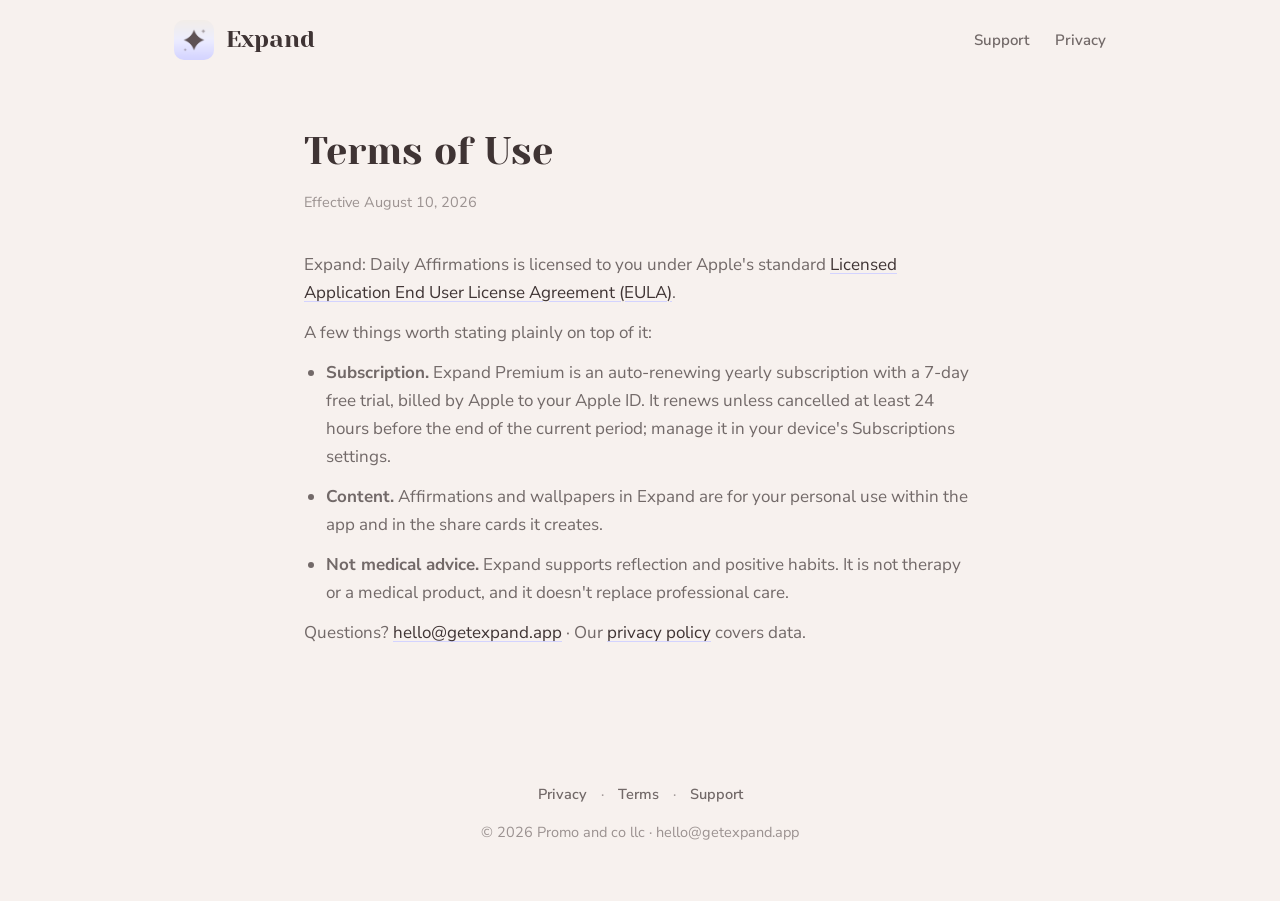
==== terms.html @ a98d548c "Expand site v1: landing, privacy, support, terms Co-Authored-By: Claude Fable 5 <noreply@anthropic.c" ====
<!DOCTYPE html>
<html lang="en">
<head>
<meta charset="utf-8">
<meta name="viewport" content="width=device-width, initial-scale=1">
<title>Terms of Use — Expand</title>
<meta name="description" content="Terms of use for Expand: Daily Affirmations.">
<link rel="icon" type="image/png" href="/assets/favicon.png">
<link rel="preconnect" href="https://fonts.googleapis.com">
<link rel="preconnect" href="https://fonts.gstatic.com" crossorigin>
<link href="https://fonts.googleapis.com/css2?family=Nunito+Sans:wght@400;600;700&family=Yeseva+One&display=swap" rel="stylesheet">
<link rel="stylesheet" href="/style.css">
</head>
<body>

<header>
  <div class="wrap">
    <a class="brand" href="/"><img src="/assets/icon.png" alt="Expand app icon">Expand</a>
    <nav>
      <a href="/support">Support</a>
      <a href="/privacy">Privacy</a>
    </nav>
  </div>
</header>

<main class="prose">
  <h1>Terms of Use</h1>
  <p class="updated">Effective August 10, 2026</p>

  <p>Expand: Daily Affirmations is licensed to you under Apple's standard <a href="https://www.apple.com/legal/internet-services/itunes/dev/stdeula/">Licensed Application End User License Agreement (EULA)</a>.</p>

  <p>A few things worth stating plainly on top of it:</p>
  <ul>
    <li><strong>Subscription.</strong> Expand Premium is an auto-renewing yearly subscription with a 7-day free trial, billed by Apple to your Apple ID. It renews unless cancelled at least 24 hours before the end of the current period; manage it in your device's Subscriptions settings.</li>
    <li><strong>Content.</strong> Affirmations and wallpapers in Expand are for your personal use within the app and in the share cards it creates.</li>
    <li><strong>Not medical advice.</strong> Expand supports reflection and positive habits. It is not therapy or a medical product, and it doesn't replace professional care.</li>
  </ul>

  <p>Questions? <a href="mailto:hello@getexpand.app">hello@getexpand.app</a> · Our <a href="/privacy">privacy policy</a> covers data.</p>
</main>

<footer>
  <a href="/privacy">Privacy</a> · <a href="/terms">Terms</a> · <a href="/support">Support</a>
  <div class="copy">© 2026 Promo and co llc · hello@getexpand.app</div>
</footer>

</body>
</html>
---- style.css ----
/* Expand — getexpand.app · brand tokens mirrored from the iOS design system */
:root {
  --bg: #F7F1EE;
  --surface: #FFFCF9;
  --ink: #3F3434;
  --ink-soft: rgba(63, 52, 52, 0.72);
  --ink-faint: rgba(63, 52, 52, 0.5);
  --lavender: #D3D3FF;
  --lavender-light: #ECECFF;
  --radius: 24px;
}

* { margin: 0; padding: 0; box-sizing: border-box; }

body {
  background: var(--bg);
  color: var(--ink);
  font-family: "Nunito Sans", -apple-system, "Segoe UI", sans-serif;
  font-size: 17px;
  line-height: 1.65;
  -webkit-font-smoothing: antialiased;
}

h1, h2, h3, .brand { font-family: "Yeseva One", Georgia, serif; font-weight: 400; }

.wrap { max-width: 980px; margin: 0 auto; padding: 0 24px; }

/* Header */
header {
  padding: 20px 0;
}
header .wrap { display: flex; align-items: center; justify-content: space-between; }
.brand { display: flex; align-items: center; gap: 12px; font-size: 24px; color: var(--ink); text-decoration: none; }
.brand img { width: 40px; height: 40px; border-radius: 10px; }
nav a {
  color: var(--ink-soft); text-decoration: none; margin-left: 22px; font-size: 15px; font-weight: 600;
}
nav a:hover { color: var(--ink); }

/* Hero */
.hero {
  background: linear-gradient(160deg, #F7E6D8 0%, #F3ECE8 45%, #E6E4FF 100%);
  border-radius: var(--radius);
  margin: 12px auto 0;
  max-width: 980px;
  padding: 72px 32px 64px;
  text-align: center;
}
.hero h1 { font-size: clamp(34px, 6vw, 56px); line-height: 1.15; max-width: 640px; margin: 0 auto 18px; }
.hero p.sub { font-size: 19px; color: var(--ink-soft); max-width: 520px; margin: 0 auto 34px; }
.store-badge {
  display: inline-block; background: var(--ink); color: var(--surface);
  border-radius: 999px; padding: 15px 30px; text-decoration: none;
  font-weight: 700; font-size: 16px;
}
.store-badge span { opacity: 0.75; font-weight: 600; }
.store-note { font-size: 13.5px; color: var(--ink-faint); margin-top: 14px; }

/* Screenshots */
.shots { display: flex; justify-content: center; gap: 26px; padding: 64px 0 8px; flex-wrap: wrap; }
.shots figure { width: 250px; }
.shots img {
  width: 100%; border-radius: 32px; display: block;
  box-shadow: 0 24px 60px rgba(63, 52, 52, 0.16);
}
.shots figcaption { text-align: center; font-size: 14px; color: var(--ink-faint); padding-top: 14px; font-weight: 600; }

/* Features */
.features { display: grid; grid-template-columns: repeat(auto-fit, minmax(210px, 1fr)); gap: 18px; padding: 56px 0; }
.feature {
  background: var(--surface); border-radius: 20px; padding: 26px 22px;
  box-shadow: 0 10px 30px rgba(63, 52, 52, 0.05);
}
.feature .dot {
  width: 40px; height: 40px; border-radius: 999px; background: var(--lavender-light);
  display: flex; align-items: center; justify-content: center; font-size: 18px; margin-bottom: 14px;
}
.feature h3 { font-size: 19px; margin-bottom: 6px; }
.feature p { font-size: 15px; color: var(--ink-soft); }

/* Prose pages (privacy / support / terms) */
.prose { max-width: 720px; margin: 0 auto; padding: 40px 24px 80px; }
.prose h1 { font-size: 38px; margin-bottom: 8px; }
.prose .updated { color: var(--ink-faint); font-size: 14.5px; margin-bottom: 36px; }
.prose h2 { font-size: 24px; margin: 38px 0 10px; }
.prose p, .prose li { color: var(--ink-soft); margin-bottom: 12px; }
.prose ul { padding-left: 22px; margin-bottom: 12px; }
.prose a { color: var(--ink); text-decoration: underline; text-decoration-color: var(--lavender); text-underline-offset: 3px; }
.prose .card {
  background: var(--surface); border-radius: 18px; padding: 22px 24px; margin: 18px 0;
  box-shadow: 0 10px 30px rgba(63, 52, 52, 0.05);
}
.prose .card h3 { font-size: 18px; margin-bottom: 6px; }
.prose .card p { margin-bottom: 0; }

/* Footer */
footer { padding: 44px 0 56px; text-align: center; color: var(--ink-faint); font-size: 14.5px; }
footer a { color: var(--ink-soft); text-decoration: none; margin: 0 10px; font-weight: 600; }
footer a:hover { color: var(--ink); }
footer .copy { margin-top: 14px; }

@media (max-width: 640px) {
  .hero { padding: 52px 22px 46px; border-radius: 0; margin-top: 0; }
  nav a { margin-left: 14px; font-size: 14px; }
}
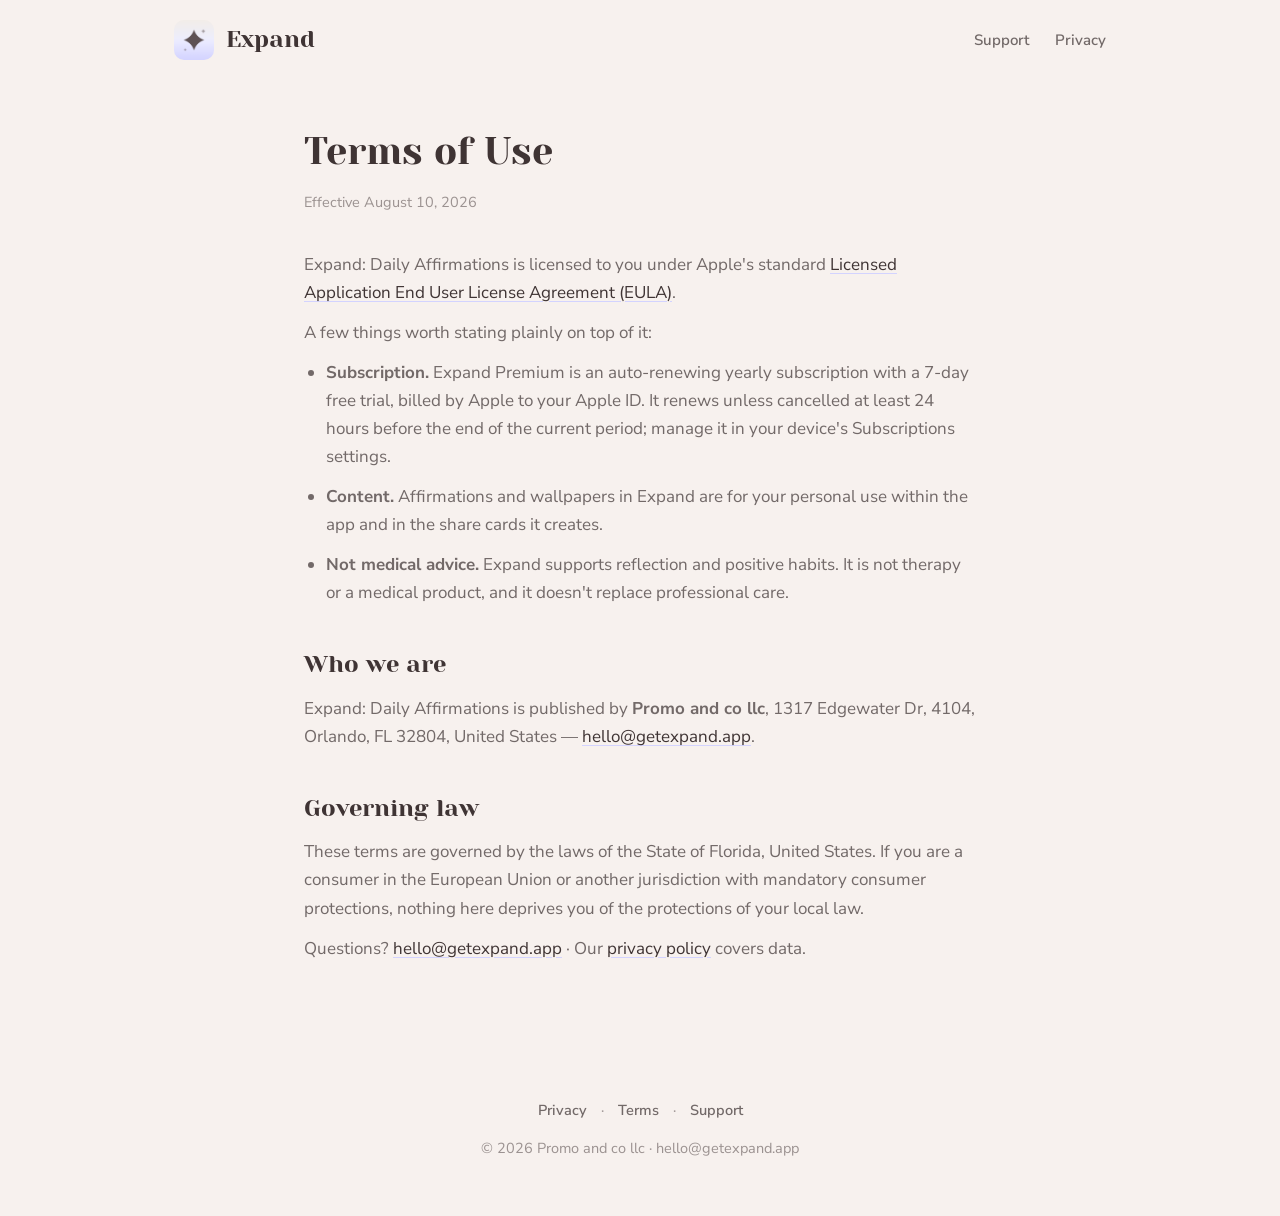
==== commit 0ab7de81: "Company identification (Promo and co llc, Orlando FL) + governing law Co-Authored-By: Claude Fable 5" ====
--- a/terms.html
+++ b/terms.html
@@ -36,6 +36,12 @@
     <li><strong>Not medical advice.</strong> Expand supports reflection and positive habits. It is not therapy or a medical product, and it doesn't replace professional care.</li>
   </ul>
 
+  <h2>Who we are</h2>
+  <p>Expand: Daily Affirmations is published by <strong>Promo and co llc</strong>, 1317 Edgewater Dr, 4104, Orlando, FL 32804, United States — <a href="mailto:hello@getexpand.app">hello@getexpand.app</a>.</p>
+
+  <h2>Governing law</h2>
+  <p>These terms are governed by the laws of the State of Florida, United States. If you are a consumer in the European Union or another jurisdiction with mandatory consumer protections, nothing here deprives you of the protections of your local law.</p>
+
   <p>Questions? <a href="mailto:hello@getexpand.app">hello@getexpand.app</a> · Our <a href="/privacy">privacy policy</a> covers data.</p>
 </main>
 
